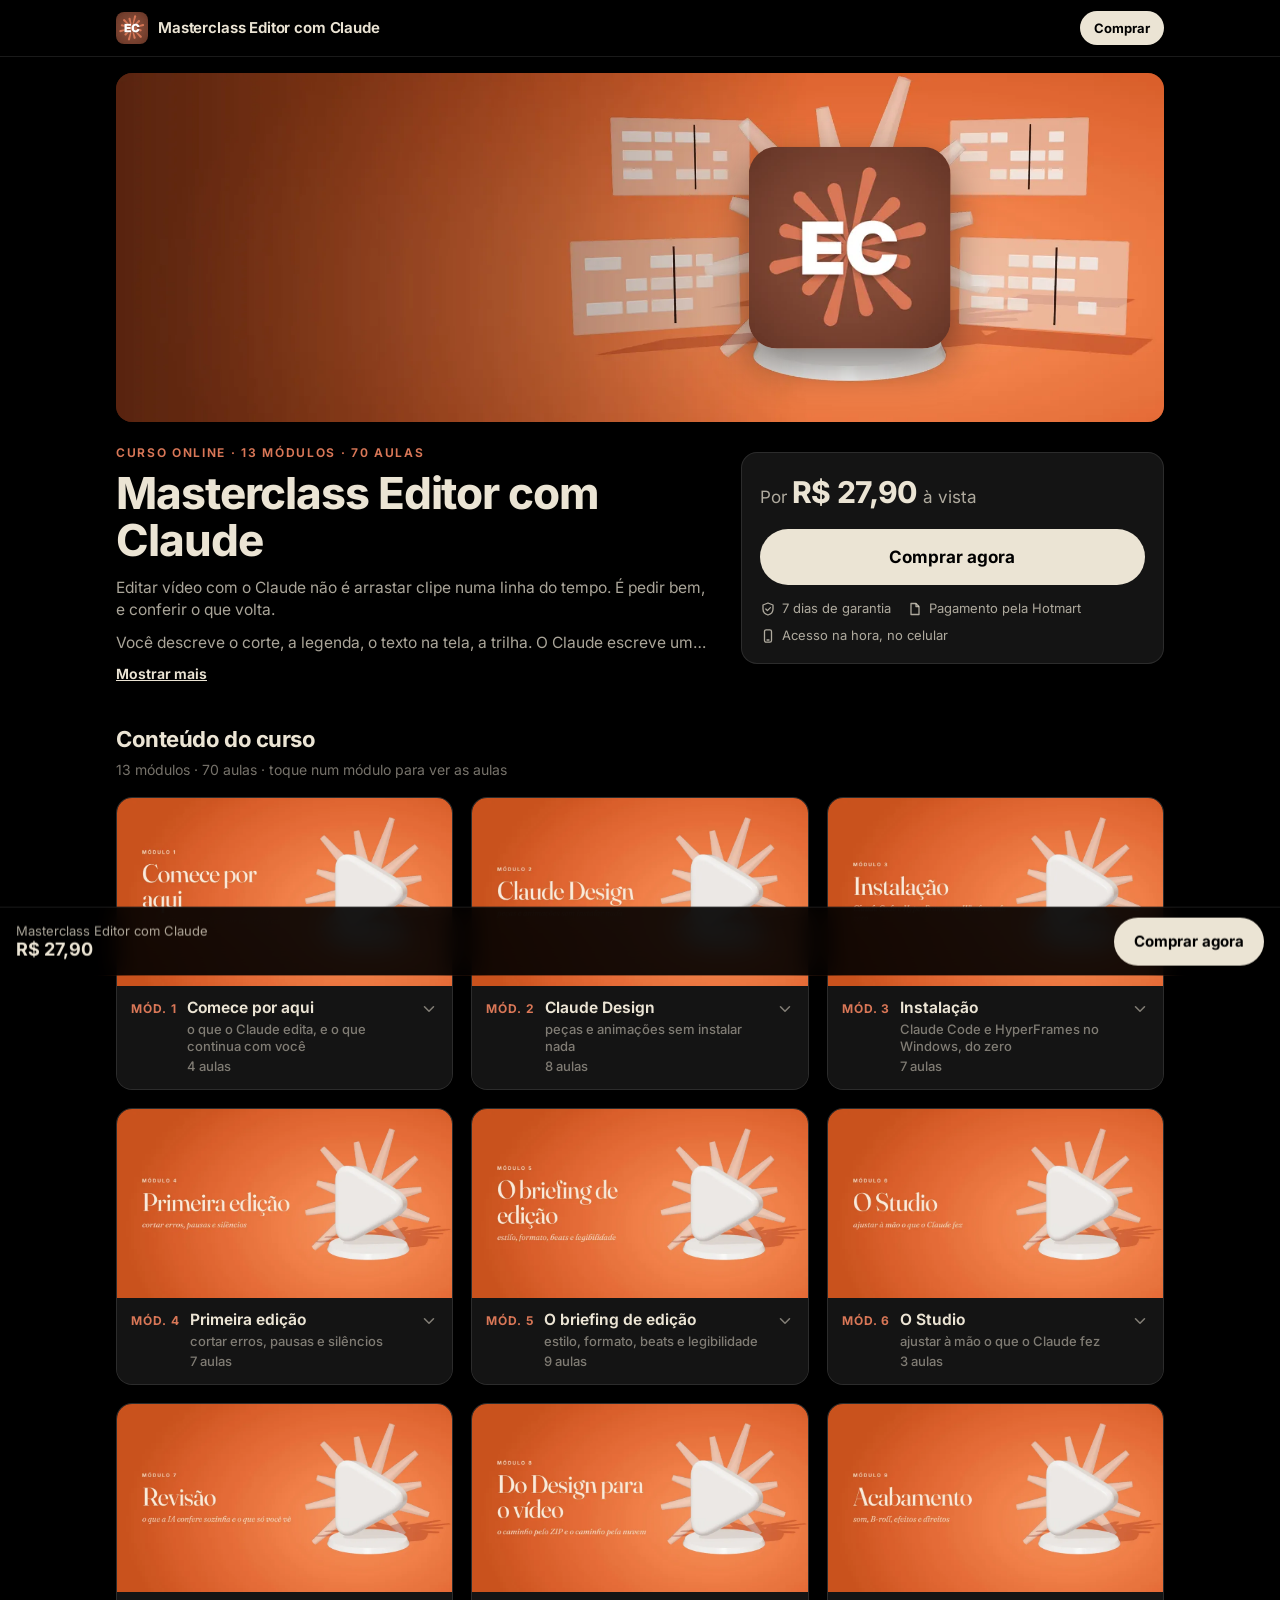
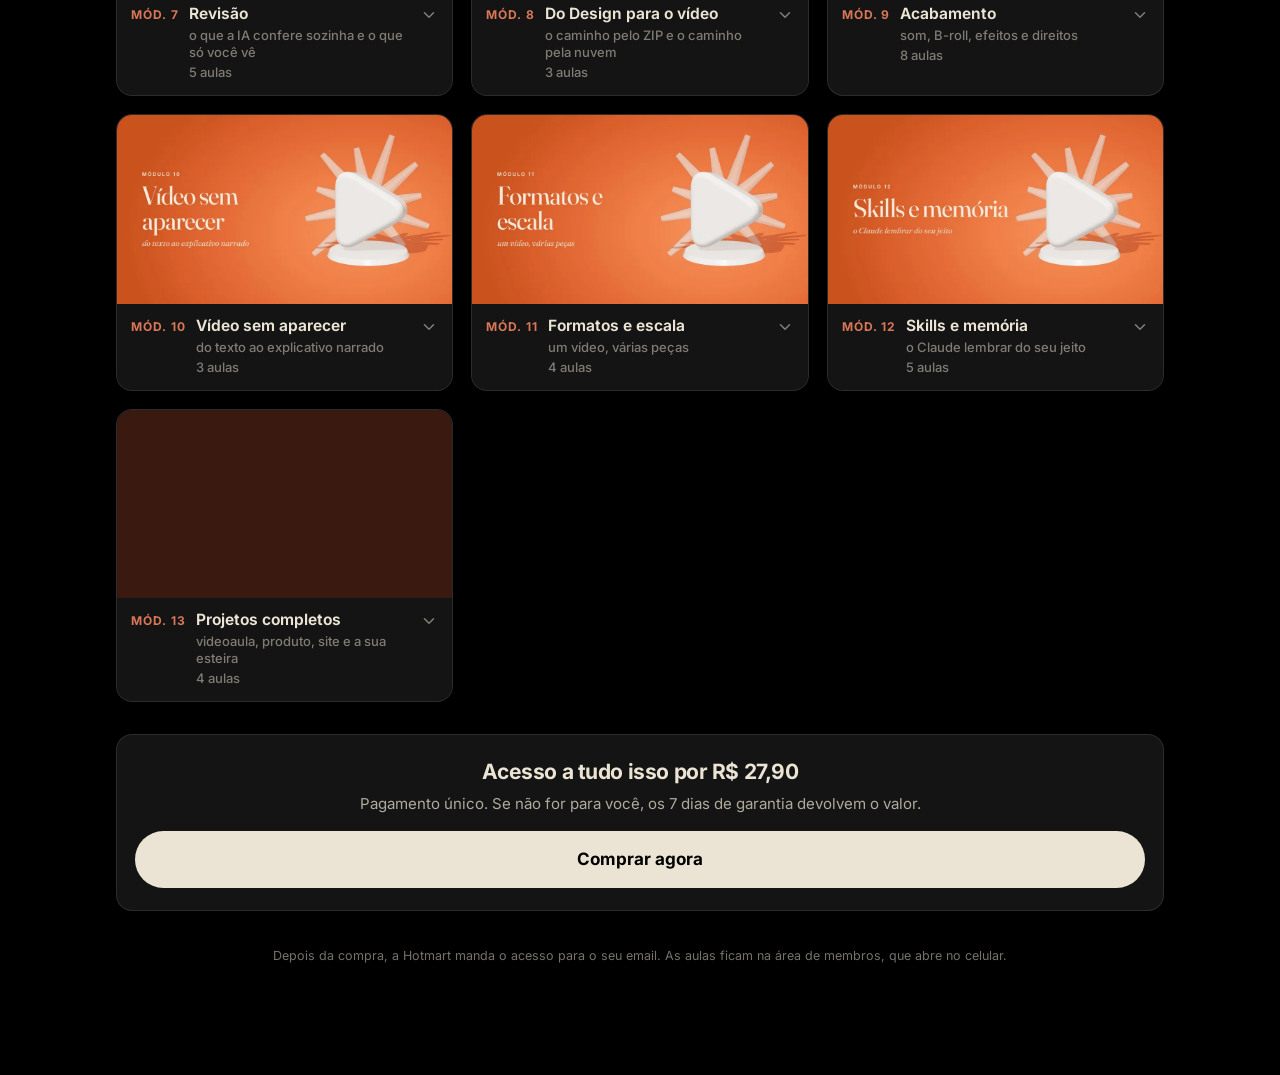
==== curso/index.html @ e9cdf3a9 "Página /curso: o curso por dentro, com os 13 módulos, as 70 aulas e o botão de compra Co-Authored-By" ====
<!doctype html>
<html lang="pt-BR">
<head>
<meta charset="utf-8">
<meta name="viewport" content="width=device-width, initial-scale=1, viewport-fit=cover">
<title>Masterclass Editor com Claude: veja o curso por dentro</title>
<meta name="description" content="Os 13 módulos e as 70 aulas da Masterclass Editor com Claude. Veja o que tem dentro antes de comprar: R$ 27,90, pagamento único, 7 dias de garantia.">
<meta name="color-scheme" content="dark">
<meta property="og:title" content="Masterclass Editor com Claude: veja o curso por dentro">
<meta property="og:description" content="13 módulos, 70 aulas. R$ 27,90, pagamento único, 7 dias de garantia.">
<meta property="og:image" content="img/banner.webp">
<link rel="icon" href="img/ec.webp">
<link rel="preload" as="image" href="img/banner-celular.webp" media="(max-width: 719px)">
<link rel="preload" as="image" href="img/banner.webp" media="(min-width: 720px)">
<link rel="stylesheet" href="../assets/fonts.css">
<style>
:root{
  --fundo:#000; --cartao:#141414; --cartao-2:#1c1c1c; --linha:rgba(255,255,255,.10);
  --tinta:#EBE4D4; --tinta-2:rgba(235,228,212,.72); --tinta-3:rgba(235,228,212,.5);
  --laranja:#D97757; --raio:16px; --lado:16px;
}
*{box-sizing:border-box;margin:0;padding:0}
html{-webkit-text-size-adjust:100%}
body{background:var(--fundo);color:var(--tinta);font-family:"Inter",system-ui,sans-serif;line-height:1.45;min-height:100vh}
a{color:inherit}
img{display:block;max-width:100%}
.casca{max-width:1080px;margin:0 auto;padding:0 var(--lado)}

/* barra do topo */
.topo{position:sticky;top:0;z-index:20;background:rgba(0,0,0,.82);backdrop-filter:blur(12px);-webkit-backdrop-filter:blur(12px);border-bottom:1px solid var(--linha)}
.topo .casca{display:flex;align-items:center;gap:10px;height:56px}
.topo img{width:32px;height:32px;border-radius:8px}
.topo b{font-size:15px;font-weight:650;letter-spacing:-.01em;flex:1;white-space:nowrap;overflow:hidden;text-overflow:ellipsis}
.btn{display:inline-flex;align-items:center;justify-content:center;gap:8px;border:0;cursor:pointer;text-decoration:none;
  background:var(--tinta);color:#000;font:inherit;font-weight:700;border-radius:999px;transition:transform .15s,opacity .15s}
.btn:active{transform:scale(.97)}
.btn--p{font-size:13px;padding:8px 14px}
.btn--g{font-size:17px;padding:16px 20px;width:100%}

/* capa: o banner com o quadrado EC por cima, como na area de membros */
.capa{position:relative;margin-top:16px;border-radius:var(--raio);overflow:hidden;aspect-ratio:4/3;background:#3a1a10}
.capa picture,.capa img.fundo{position:absolute;inset:0;width:100%;height:100%;object-fit:cover}
.capa .ec{position:absolute;left:50%;top:50%;width:34%;height:auto;aspect-ratio:1;max-width:200px;transform:translate(-50%,-50%);border-radius:14%;box-shadow:0 16px 40px rgba(0,0,0,.45)}

.cabeca{padding:22px 0 8px}
.etq{font-size:12px;font-weight:650;letter-spacing:.14em;text-transform:uppercase;color:var(--laranja)}
h1{font-size:30px;line-height:1.08;letter-spacing:-.025em;font-weight:750;margin:8px 0 12px}
.desc{color:var(--tinta-2);font-size:15.5px}
.desc p+p{margin-top:10px}
.desc.fechada{display:-webkit-box;-webkit-line-clamp:3;-webkit-box-orient:vertical;overflow:hidden}
.mais{background:none;border:0;color:var(--tinta);font:inherit;font-weight:650;font-size:14px;text-decoration:underline;margin-top:6px;cursor:pointer;padding:4px 0}

/* o cartao de compra */
.compra{background:var(--cartao);border:1px solid var(--linha);border-radius:var(--raio);padding:18px;margin:18px 0 8px}
.preco{font-size:17px;color:var(--tinta-2);margin-bottom:14px}
.preco strong{font-size:30px;color:var(--tinta);font-weight:750;letter-spacing:-.02em}
.selos{display:flex;flex-wrap:wrap;gap:8px 16px;margin-top:14px;font-size:13px;color:var(--tinta-2)}
.selos span{display:inline-flex;align-items:center;gap:6px}
.selos svg{width:16px;height:16px;flex:none}

/* conteudo: a galeria dos modulos */
.cont{padding:28px 0 20px;scroll-margin-top:64px}
.cont h2{font-size:22px;letter-spacing:-.02em;font-weight:720}
.cont .sub{color:var(--tinta-3);font-size:14px;margin:4px 0 16px}
.grade{display:grid;grid-template-columns:1fr;gap:18px}
.mod{background:var(--cartao);border:1px solid var(--linha);border-radius:var(--raio);overflow:hidden;text-align:left;color:inherit;font:inherit;cursor:pointer;display:block;width:100%;padding:0}
.mod img{width:100%;height:auto;aspect-ratio:16/9;object-fit:cover;background:#3a1a10}
.mod .info{padding:12px 14px 14px;display:flex;gap:10px;align-items:flex-start}
.mod .num{font-size:12px;font-weight:700;color:var(--laranja);letter-spacing:.08em;white-space:nowrap;padding-top:2px}
.mod .t{font-weight:650;font-size:15.5px;line-height:1.3;flex:1}
.mod .q{font-size:13px;color:var(--tinta-3);font-weight:500;margin-top:3px}
.mod .seta{width:18px;height:18px;flex:none;margin-top:2px;color:var(--tinta-3);transition:transform .2s}
.mod[aria-expanded="true"] .seta{transform:rotate(180deg)}
.aulas{list-style:none;border-top:1px solid var(--linha);padding:6px 14px 10px}
.aulas li{display:flex;gap:10px;align-items:flex-start;padding:9px 0;font-size:14.5px;color:var(--tinta-2);border-bottom:1px solid rgba(255,255,255,.05)}
.aulas li:last-child{border-bottom:0}
.aulas li svg{width:15px;height:15px;flex:none;margin-top:3px;color:var(--tinta-3)}
.aulas li b{color:var(--tinta-3);font-weight:600;font-variant-numeric:tabular-nums;min-width:32px}

/* chamada final e barra fixa no celular */
.fim{background:var(--cartao);border:1px solid var(--linha);border-radius:var(--raio);padding:22px 18px;margin:12px 0 36px;text-align:center}
.fim h2{font-size:21px;letter-spacing:-.02em;margin-bottom:6px}
.fim p{color:var(--tinta-2);font-size:15px;margin-bottom:16px}
.rodape{color:var(--tinta-3);font-size:12.5px;text-align:center;padding:0 0 110px}
.barra{position:fixed;left:0;right:0;bottom:0;z-index:30;background:rgba(0,0,0,.9);backdrop-filter:blur(12px);-webkit-backdrop-filter:blur(12px);
  border-top:1px solid var(--linha);padding:10px var(--lado) calc(10px + env(safe-area-inset-bottom));display:flex;align-items:center;gap:12px;
  transform:translateY(110%);transition:transform .3s cubic-bezier(.16,1,.3,1)}
.barra.ver{transform:none}
.barra div{flex:1;font-size:13px;color:var(--tinta-2);line-height:1.2}
.barra div strong{display:block;font-size:18px;color:var(--tinta)}
.barra .btn{width:auto;font-size:15px;padding:13px 20px}

@media (min-width:720px){
  .capa{aspect-ratio:3/1}
  .capa .ec{left:70%;width:auto;height:58%;max-width:none;aspect-ratio:1}
  h1{font-size:44px}
  .topo2{display:grid;grid-template-columns:1.4fr 1fr;gap:32px;align-items:start}
  .compra{margin-top:30px}
  .grade{grid-template-columns:repeat(2,1fr)}
  .mod .aulas{display:block}
}
@media (min-width:1000px){ .grade{grid-template-columns:repeat(3,1fr)} }
@media (prefers-reduced-motion:reduce){ *{transition:none!important} }
</style>
</head>
<body>
<svg width="0" height="0" style="position:absolute" aria-hidden="true" focusable="false"><defs>
  <symbol id="i-chev" viewBox="0 0 16 16"><path d="m4 6 4 4 4-4" fill="none" stroke="currentColor" stroke-width="1.4" stroke-linecap="round" stroke-linejoin="round"/></symbol>
  <symbol id="i-lock" viewBox="0 0 16 16"><g fill="none" stroke="currentColor" stroke-width="1.3" stroke-linejoin="round"><rect x="3.5" y="7" width="9" height="6.5" rx="1.6"/><path d="M5.5 7V5.2a2.5 2.5 0 0 1 5 0V7"/></g></symbol>
  <symbol id="i-shield" viewBox="0 0 16 16"><path d="M8 2 3 4v4c0 3 2.2 5.2 5 6 2.8-.8 5-3 5-6V4L8 2Z" fill="none" stroke="currentColor" stroke-width="1.3" stroke-linejoin="round"/><path d="m5.8 8 1.6 1.6L10.4 6.6" fill="none" stroke="currentColor" stroke-width="1.3" stroke-linecap="round" stroke-linejoin="round"/></symbol>
  <symbol id="i-file" viewBox="0 0 16 16"><g fill="none" stroke="currentColor" stroke-width="1.3" stroke-linejoin="round"><path d="M4 2.5h5l3 3v8H4v-11Z"/><path d="M9 2.5v3h3"/></g></symbol>
  <symbol id="i-phone" viewBox="0 0 16 16"><g fill="none" stroke="currentColor" stroke-width="1.3"><rect x="4.5" y="1.8" width="7" height="12.4" rx="1.6"/><path d="M7 12h2" stroke-linecap="round"/></g></symbol>
</defs></svg>

<header class="topo"><div class="casca">
  <img src="img/ec.webp" alt="" width="32" height="32">
  <b>Masterclass Editor com Claude</b>
  <a class="btn btn--p" href="https://pay.hotmart.com/J107787863N">Comprar</a>
</div></header>

<main class="casca">
  <div class="capa">
    <picture>
      <source media="(min-width:720px)" srcset="img/banner.webp">
      <img class="fundo" src="img/banner-celular.webp" alt="" fetchpriority="high">
    </picture>
    <img class="ec" src="img/ec.webp" alt="Editor com Claude" width="200" height="200">
  </div>

  <div class="topo2">
    <section class="cabeca">
      <div class="etq">Curso online · 13 módulos · 70 aulas</div>
      <h1>Masterclass Editor com Claude</h1>
      <div class="desc fechada" id="desc"><p>Editar vídeo com o Claude não é arrastar clipe numa linha do tempo. É pedir bem, e conferir o que volta.</p><p>Você descreve o corte, a legenda, o texto na tela, a trilha. O Claude escreve um arquivo, e o vídeo sai dele. O que continua com você é o olho: o que fica, o que sai e se o vídeo presta. O curso ensina as duas metades.</p><p>É isso que a Masterclass entrega. Em português, do zero, com o Claude Code, o HyperFrames e o Claude Design.</p><p>São 13 módulos e 70 aulas em PDF, feitas para ler no celular. Quase todas trazem o pedido pronto para colar no Claude.</p><p>A instalação e os testes são feitos no Windows.</p><p>O que o curso não inclui: a assinatura do Claude. O Claude Code e o Claude Design pedem um plano pago, e as aulas 1.2 e 1.4 mostram o que você precisa e quanto gasta cada coisa.</p><p>Uma ressalva honesta: essas ferramentas mudam rápido. As aulas dizem onde elas ainda falham, em vez de fingir que não falham.</p><p>Comece pela primeira aula. Na ordem.</p></div>
      <button class="mais" id="mais" type="button">Mostrar mais</button>
    </section>

    <aside class="compra" id="compra">
      <div class="preco">Por <strong>R$ 27,90</strong> à vista</div>
      <a class="btn btn--g" href="https://pay.hotmart.com/J107787863N">Comprar agora</a>
      <div class="selos">
        <span><svg><use href="#i-shield"/></svg>7 dias de garantia</span>
        <span><svg><use href="#i-file"/></svg>Pagamento pela Hotmart</span>
        <span><svg><use href="#i-phone"/></svg>Acesso na hora, no celular</span>
      </div>
    </aside>
  </div>

  <section class="cont">
    <h2>Conteúdo do curso</h2>
    <div class="sub">13 módulos · 70 aulas · toque num módulo para ver as aulas</div>
    <div class="grade" id="grade"></div>
  </section>

  <section class="fim">
    <h2>Acesso a tudo isso por R$ 27,90</h2>
    <p>Pagamento único. Se não for para você, os 7 dias de garantia devolvem o valor.</p>
    <a class="btn btn--g" href="https://pay.hotmart.com/J107787863N">Comprar agora</a>
  </section>
  <p class="rodape">Depois da compra, a Hotmart manda o acesso para o seu email. As aulas ficam na área de membros, que abre no celular.</p>
</main>

<div class="barra" id="barra" aria-hidden="true">
  <div>Masterclass Editor com Claude<strong>R$ 27,90</strong></div>
  <a class="btn" href="https://pay.hotmart.com/J107787863N" tabindex="-1">Comprar agora</a>
</div>

<script>
const MODULOS = [{"n": 1, "titulo": "Comece por aqui: o que o Claude edita, e o que continua com você", "aulas": ["O que o Claude edita, e o que continua com você", "O que você precisa antes de começar: plano, computador e custos", "O vocabulário de edição que o Claude entende: corte, trilha, B-roll, nome na tela", "Quanto cada coisa gasta do seu plano, e como não estourar a cota"]}, {"n": 2, "titulo": "Claude Design: peças e animações sem instalar nada", "aulas": ["Onde ele fica: o site, a conversa e o comando no Claude Code", "A primeira peça: uma cartela de abertura", "O kit da sua marca: cores, fontes e logo guardados de uma vez", "Ajustar no quadro sem gastar cota: arrastar, trocar texto e cor à mão", "Animar: texto que entra, número que sobe, logo que se monta", "Peças para rede: post e anúncio", "A capa do vídeo: a sua foto, pouco texto e leitura em tamanho pequeno", "Tirar do Claude Design: PDF, HTML, ZIP, e o vídeo pelo HyperFrames"]}, {"n": 3, "titulo": "Instalação: Claude Code e HyperFrames no Windows, do zero", "aulas": ["A aba Code: a primeira sessão, a pasta certa e os modos de permissão", "Modo de plano e nível de esforço: quando pedir para ele pensar mais", "Node, FFmpeg e Git: as três peças que o HyperFrames pede", "Instalar o HyperFrames pedindo ao Claude, e por que abrir uma sessão nova depois", "O teste: o diagnóstico e o primeiro vídeo de 10 segundos", "Chave de API sem vazar: onde guardar, e o que nunca colar na conversa", "Quando dá erro: os problemas conhecidos do Windows e a saída de cada um"]}, {"n": 4, "titulo": "Primeira edição: cortar erros, pausas e silêncios", "aulas": ["Gravar pensando no corte", "Vídeo de celular: o que já se resolve sozinho, e as duas linhas que são suas", "Transcrever em português sem virar inglês", "O plano de corte: o Claude propõe, você aprova", "Silêncio medido, não chutado: a folga que deixa o corte natural", "Exportar e conferir: rascunho para testar, qualidade alta para entregar", "Terminar no seu editor: o que levar para o CapCut, e em que formato"]}, {"n": 5, "titulo": "O briefing de edição: estilo, formato, beats e legibilidade", "aulas": ["A estrutura de um bom pedido de edição", "Pedido a frio e pedido a quente: por que entregar material rende mais", "Formato: 16:9, 9:16 e onde o texto não pode ficar", "O efeito na palavra certa: \"quando eu disser X, entra Y\"", "As palavras que viram movimento: suave, seco, elástico, cinematográfico", "Texto na tela que dá para ler", "Legenda que ajuda, e legenda que atrapalha", "O que não fazer: as negativas que o Claude entende", "Um bruto, três pedidos: o exercício que mostra o peso do pedido"]}, {"n": 6, "titulo": "O Studio: ajustar à mão o que o Claude fez", "aulas": ["Abrir o Studio e achar o que o Claude montou", "Cortar e mover na linha do tempo, sem desencontrar a voz", "Legenda e texto: o que o Studio corrige, e o que volta para o Claude"]}, {"n": 7, "titulo": "Revisão: o que a IA confere sozinha e o que só você vê", "aulas": ["O que a verificação automática pega, e o relatório que parece limpo sem ter rodado", "O que só você vê: ritmo, som e sentido", "Feedback com minutagem: da versão 1 para a versão 2", "Aprovar o plano antes do render", "Mandar para aprovação: o link do vídeo para o cliente ou a equipe"]}, {"n": 8, "titulo": "Do Design para o vídeo: o caminho pelo ZIP e o caminho pela nuvem", "aulas": ["Pelo ZIP: do Claude Design para o Claude Code, e dele para o MP4", "Pela nuvem: o envio direto para o HyperFrames", "As peças do Design sobre o seu vídeo: abertura, nome na tela e encerramento"]}, {"n": 9, "titulo": "Acabamento: som, B-roll, efeitos e direitos", "aulas": ["Trilha e efeitos: onde achar e em que volume", "Voz e música na mesma faixa: abrir espaço para a voz", "Voz gerada em português, sem sotaque de inglês", "B-roll sem filmar: tela gravada, site capturado, imagem gerada", "O catálogo: transições, nome na tela e blocos prontos pelo nome", "Zoom na hora certa: aproximar na palavra forte e dar vida à foto parada", "Recortar você do fundo: o texto que passa atrás de quem fala", "O que você pode usar: marca, música e imagem de gente"]}, {"n": 10, "titulo": "Vídeo sem aparecer: do texto ao explicativo narrado", "aulas": ["Do texto ao roteiro: uma ideia por cena", "A voz: escolher, fixar em português e medir o tempo", "Montar e legendar o explicativo"]}, {"n": 11, "titulo": "Formatos e escala: um vídeo, várias peças", "aulas": ["De um vídeo longo para vários Reels", "Da transcrição para o resto: título, descrição e capa", "Vídeos em série: um modelo, várias versões a partir de uma planilha", "Vídeo na batida da música: fotos e cortes no tempo certo"]}, {"n": 12, "titulo": "Skills e memória: o Claude lembrar do seu jeito", "aulas": ["O que é uma skill e onde ela mora", "A primeira skill, a partir do seu próprio feedback", "De uma referência para uma skill", "Recriar um vídeo que você admira, quadro a quadro", "O CLAUDE.md e a memória"]}, {"n": 13, "titulo": "Projetos completos: videoaula, produto, site e a sua esteira", "aulas": ["Videoaula com cards e legenda", "Vídeo de produto com as peças da sua marca", "Do site para o vídeo: um lançamento a partir de uma página", "A sua esteira: do pedido avulso para um fluxo que se repete toda semana"]}];
const grade = document.getElementById('grade');
const esc = s => s.replace(/&/g,'&amp;').replace(/</g,'&lt;');
MODULOS.forEach(m => {
  const [assunto, resto] = m.titulo.split(/: (.+)/);
  const el = document.createElement('div');
  el.innerHTML = `<button class="mod" type="button" aria-expanded="false">
      <img src="img/modulo-${m.n}.webp" alt="Módulo ${m.n}: ${esc(assunto)}" width="960" height="540" loading="${m.n <= 2 ? 'eager' : 'lazy'}" decoding="async">
      <div class="info"><span class="num">MÓD. ${m.n}</span>
        <div class="t">${esc(assunto)}${resto ? `<div class="q">${esc(resto)}</div>` : ''}<div class="q">${m.aulas.length} aulas</div></div>
        <svg class="seta"><use href="#i-chev"/></svg></div>
    </button>
    <ul class="aulas" hidden>${m.aulas.map((a, i) => `<li><svg><use href="#i-lock"/></svg><b>${m.n}.${i + 1}</b><span>${esc(a)}</span></li>`).join('')}</ul>`;
  const btn = el.querySelector('.mod'), lista = el.querySelector('.aulas');
  btn.addEventListener('click', () => { const ab = btn.getAttribute('aria-expanded') !== 'true'; btn.setAttribute('aria-expanded', ab); lista.hidden = !ab; });
  el.className = 'mod-caixa'; el.style.cssText = 'background:var(--cartao);border:1px solid var(--linha);border-radius:var(--raio);overflow:hidden';
  btn.style.border = '0'; btn.style.borderRadius = '0';
  grade.appendChild(el);
});
const desc = document.getElementById('desc'), mais = document.getElementById('mais');
mais.addEventListener('click', () => { const f = desc.classList.toggle('fechada'); mais.textContent = f ? 'Mostrar mais' : 'Mostrar menos'; });
// a barra de compra aparece quando o cartao de compra sai da tela
const barra = document.getElementById('barra');
new IntersectionObserver(([e]) => { const v = !e.isIntersecting && e.boundingClientRect.top < 0; barra.classList.toggle('ver', v); barra.setAttribute('aria-hidden', !v); })
  .observe(document.getElementById('compra'));
</script>
</body>
</html>
---- assets/fonts.css ----
@font-face {
  font-family: 'Inter';
  font-style: normal;
  font-weight: 100 900;
  font-display: swap;
  src: url(./fonts/v20_UcC73FwrK3iLTeHuS_nVMrMxCp50SjIa25L7SUc.woff2) format('woff2');
  unicode-range: U+0100-02BA, U+02BD-02C5, U+02C7-02CC, U+02CE-02D7, U+02DD-02FF, U+0304, U+0308, U+0329, U+1D00-1DBF, U+1E00-1E9F, U+1EF2-1EFF, U+2020, U+20A0-20AB, U+20AD-20C0, U+2113, U+2C60-2C7F, U+A720-A7FF;
}
@font-face {
  font-family: 'Inter';
  font-style: normal;
  font-weight: 100 900;
  font-display: swap;
  src: url(./fonts/v20_UcC73FwrK3iLTeHuS_nVMrMxCp50SjIa1ZL7.woff2) format('woff2');
  unicode-range: U+0000-00FF, U+0131, U+0152-0153, U+02BB-02BC, U+02C6, U+02DA, U+02DC, U+0304, U+0308, U+0329, U+2000-206F, U+20AC, U+2122, U+2191, U+2193, U+2212, U+2215, U+FEFF, U+FFFD;
}
@font-face {
  font-family: 'JetBrains Mono';
  font-style: normal;
  font-weight: 100 800;
  font-display: swap;
  src: url(./fonts/v24_tDbv2o-flEEny0FZhsfKu5WU4zr3E_BX0PnT8RD8yKwBNntkaToggR7BYRbKPx7cwhsk.woff2) format('woff2');
  unicode-range: U+0100-02BA, U+02BD-02C5, U+02C7-02CC, U+02CE-02D7, U+02DD-02FF, U+0304, U+0308, U+0329, U+1D00-1DBF, U+1E00-1E9F, U+1EF2-1EFF, U+2020, U+20A0-20AB, U+20AD-20C0, U+2113, U+2C60-2C7F, U+A720-A7FF;
}
@font-face {
  font-family: 'JetBrains Mono';
  font-style: normal;
  font-weight: 100 800;
  font-display: swap;
  src: url(./fonts/v24_tDbv2o-flEEny0FZhsfKu5WU4zr3E_BX0PnT8RD8yKwBNntkaToggR7BYRbKPxDcwg.woff2) format('woff2');
  unicode-range: U+0000-00FF, U+0131, U+0152-0153, U+02BB-02BC, U+02C6, U+02DA, U+02DC, U+0304, U+0308, U+0329, U+2000-206F, U+20AC, U+2122, U+2191, U+2193, U+2212, U+2215, U+FEFF, U+FFFD;
}
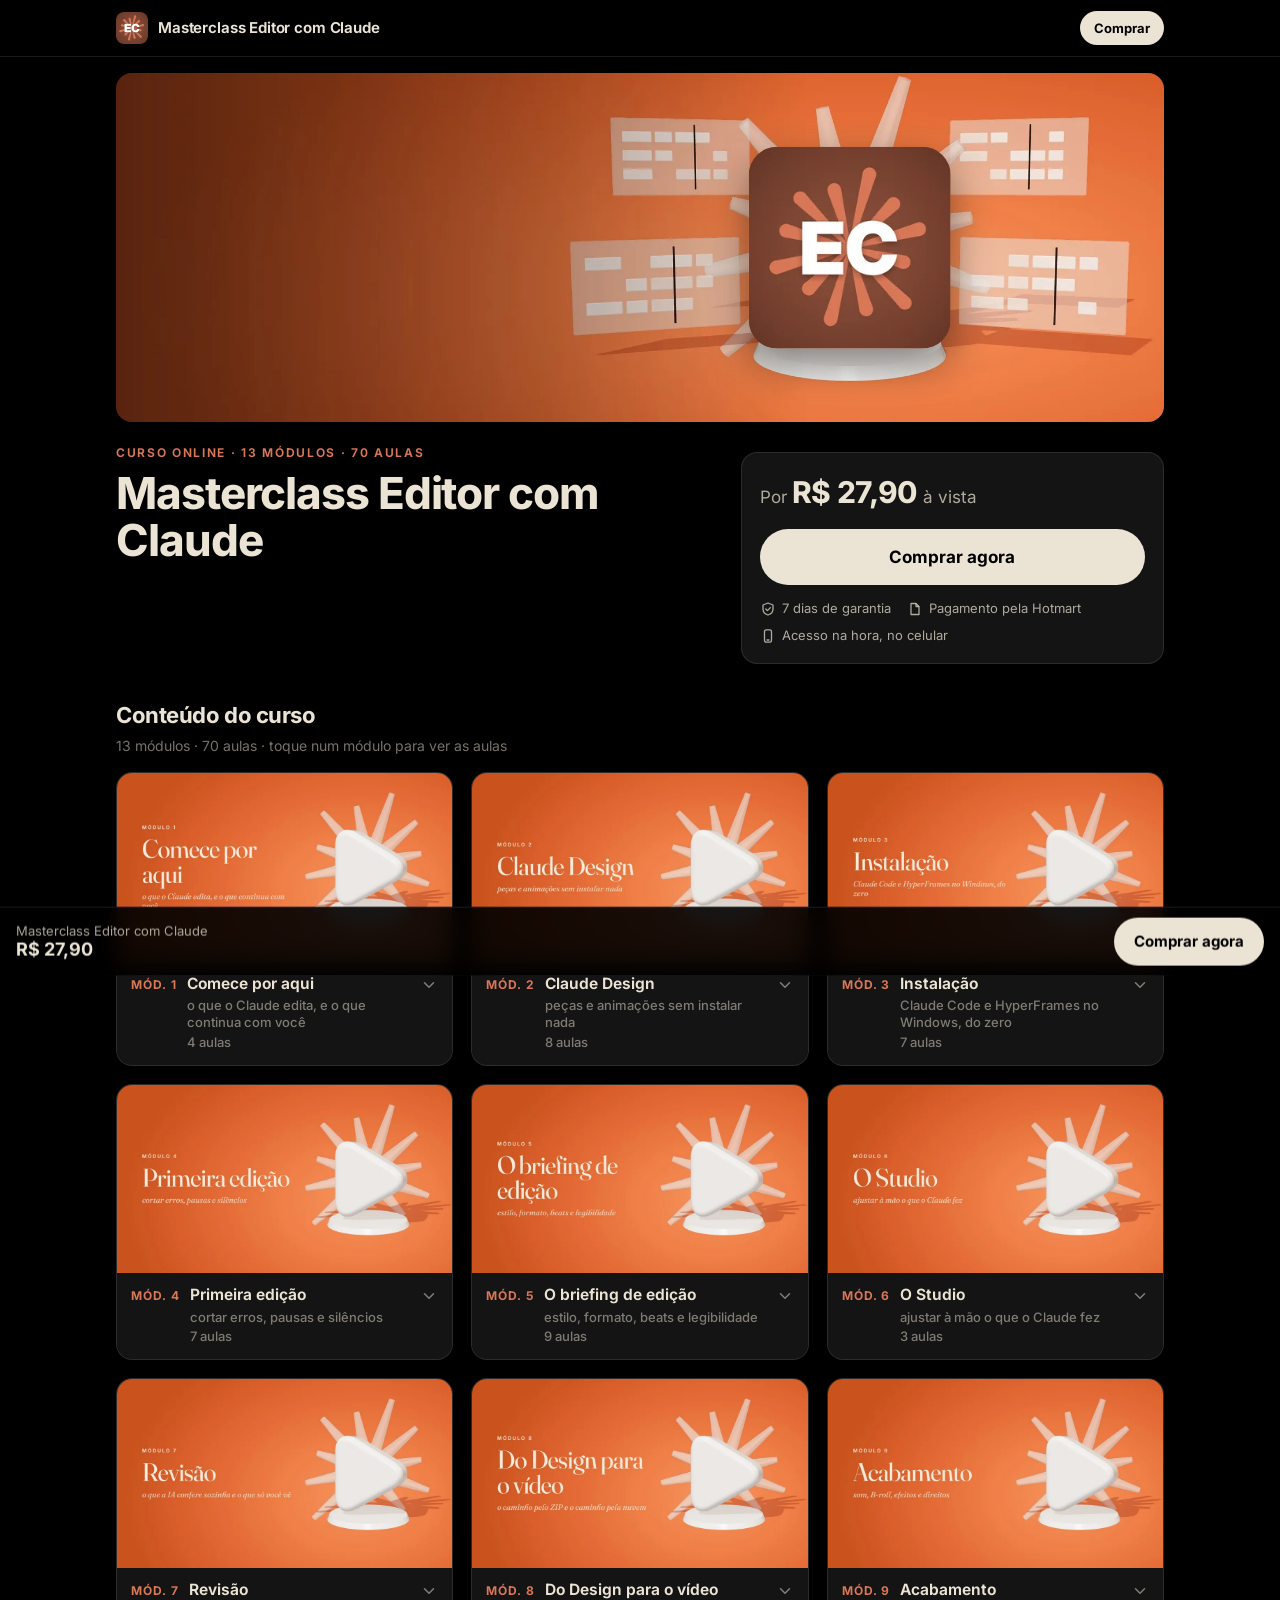
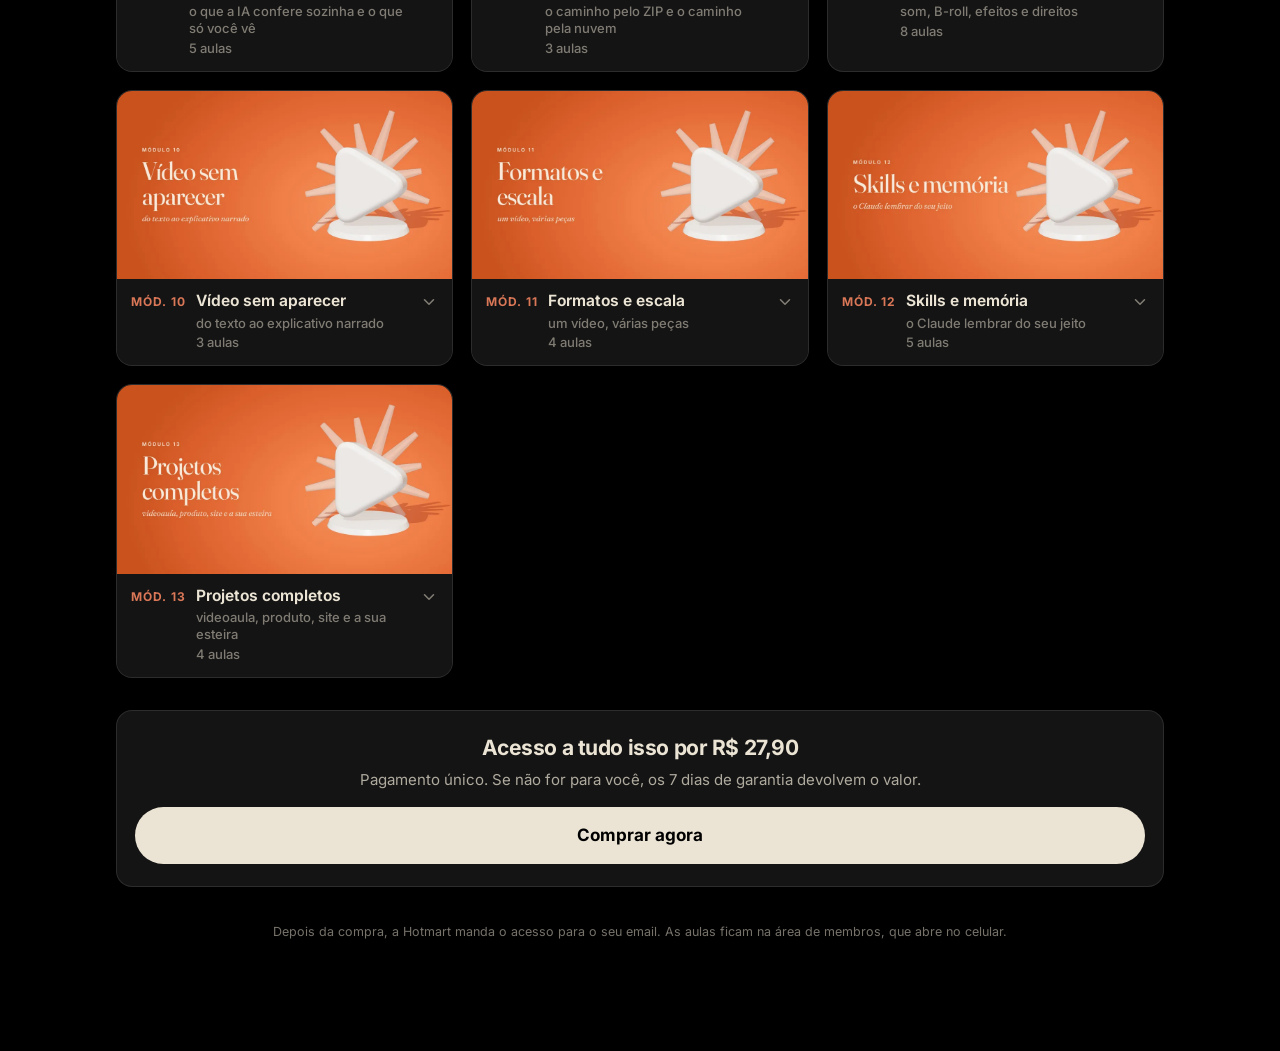
==== commit 3d48a9fb: "/curso: sai a descrição; preço e botões de compra aparecem depois de 10 s Co-Authored-By: Claude Opu" ====
--- a/curso/index.html
+++ b/curso/index.html
@@ -100,7 +100,15 @@
   .mod .aulas{display:block}
 }
 @media (min-width:1000px){ .grade{grid-template-columns:repeat(3,1fr)} }
-@media (prefers-reduced-motion:reduce){ *{transition:none!important} }
+/* preco e compra: escondidos nos primeiros 10 s, depois aparecem com um fade */
+.atraso{visibility:hidden;opacity:0;animation:aparece .6s ease 10s forwards}
+@keyframes aparece{to{visibility:visible;opacity:1}}
+/* o cartao de compra nao reserva um buraco: comeca fechado e abre aos 10 s */
+.compra.atraso{max-height:0;padding-top:0;padding-bottom:0;margin-top:0;margin-bottom:0;border-width:0;overflow:hidden;
+  animation:abre-cartao .7s cubic-bezier(.16,1,.3,1) 10s forwards}
+@keyframes abre-cartao{to{visibility:visible;opacity:1;max-height:420px;padding-top:18px;padding-bottom:18px;margin-top:18px;margin-bottom:8px;border-width:1px}}
+@media (min-width:720px){ @keyframes abre-cartao{to{visibility:visible;opacity:1;max-height:420px;padding-top:18px;padding-bottom:18px;margin-top:30px;margin-bottom:8px;border-width:1px}} }
+@media (prefers-reduced-motion:reduce){ *{transition:none!important} .atraso{animation-duration:.01s} }
 </style>
 </head>
 <body>
@@ -115,7 +123,7 @@
 <header class="topo"><div class="casca">
   <img src="img/ec.webp" alt="" width="32" height="32">
   <b>Masterclass Editor com Claude</b>
-  <a class="btn btn--p" href="https://pay.hotmart.com/J107787863N">Comprar</a>
+  <a class="btn btn--p atraso" href="https://pay.hotmart.com/J107787863N">Comprar</a>
 </div></header>
 
 <main class="casca">
@@ -131,11 +139,9 @@
     <section class="cabeca">
       <div class="etq">Curso online · 13 módulos · 70 aulas</div>
       <h1>Masterclass Editor com Claude</h1>
-      <div class="desc fechada" id="desc"><p>Editar vídeo com o Claude não é arrastar clipe numa linha do tempo. É pedir bem, e conferir o que volta.</p><p>Você descreve o corte, a legenda, o texto na tela, a trilha. O Claude escreve um arquivo, e o vídeo sai dele. O que continua com você é o olho: o que fica, o que sai e se o vídeo presta. O curso ensina as duas metades.</p><p>É isso que a Masterclass entrega. Em português, do zero, com o Claude Code, o HyperFrames e o Claude Design.</p><p>São 13 módulos e 70 aulas em PDF, feitas para ler no celular. Quase todas trazem o pedido pronto para colar no Claude.</p><p>A instalação e os testes são feitos no Windows.</p><p>O que o curso não inclui: a assinatura do Claude. O Claude Code e o Claude Design pedem um plano pago, e as aulas 1.2 e 1.4 mostram o que você precisa e quanto gasta cada coisa.</p><p>Uma ressalva honesta: essas ferramentas mudam rápido. As aulas dizem onde elas ainda falham, em vez de fingir que não falham.</p><p>Comece pela primeira aula. Na ordem.</p></div>
-      <button class="mais" id="mais" type="button">Mostrar mais</button>
     </section>
 
-    <aside class="compra" id="compra">
+    <aside class="compra atraso" id="compra">
       <div class="preco">Por <strong>R$ 27,90</strong> à vista</div>
       <a class="btn btn--g" href="https://pay.hotmart.com/J107787863N">Comprar agora</a>
       <div class="selos">
@@ -152,7 +158,7 @@
     <div class="grade" id="grade"></div>
   </section>
 
-  <section class="fim">
+  <section class="fim atraso">
     <h2>Acesso a tudo isso por R$ 27,90</h2>
     <p>Pagamento único. Se não for para você, os 7 dias de garantia devolvem o valor.</p>
     <a class="btn btn--g" href="https://pay.hotmart.com/J107787863N">Comprar agora</a>
@@ -185,12 +191,13 @@
   btn.style.border = '0'; btn.style.borderRadius = '0';
   grade.appendChild(el);
 });
-const desc = document.getElementById('desc'), mais = document.getElementById('mais');
-mais.addEventListener('click', () => { const f = desc.classList.toggle('fechada'); mais.textContent = f ? 'Mostrar mais' : 'Mostrar menos'; });
 // a barra de compra aparece quando o cartao de compra sai da tela
 const barra = document.getElementById('barra');
-new IntersectionObserver(([e]) => { const v = !e.isIntersecting && e.boundingClientRect.top < 0; barra.classList.toggle('ver', v); barra.setAttribute('aria-hidden', !v); })
+let liberada = false; setTimeout(() => { liberada = true; }, 10000);
+new IntersectionObserver(([e]) => { const v = liberada && !e.isIntersecting && e.boundingClientRect.top < 0; barra.classList.toggle('ver', v); barra.setAttribute('aria-hidden', !v); }, { threshold: [0, 1] })
   .observe(document.getElementById('compra'));
+setTimeout(() => { const r = document.getElementById('compra').getBoundingClientRect(); const v = r.bottom < 0; barra.classList.toggle('ver', v); barra.setAttribute('aria-hidden', !v); }, 10050);
+window.addEventListener('scroll', () => { if (!liberada) return; const r = document.getElementById('compra').getBoundingClientRect(); const v = r.bottom < 0; barra.classList.toggle('ver', v); }, { passive: true });
 </script>
 </body>
 </html>
